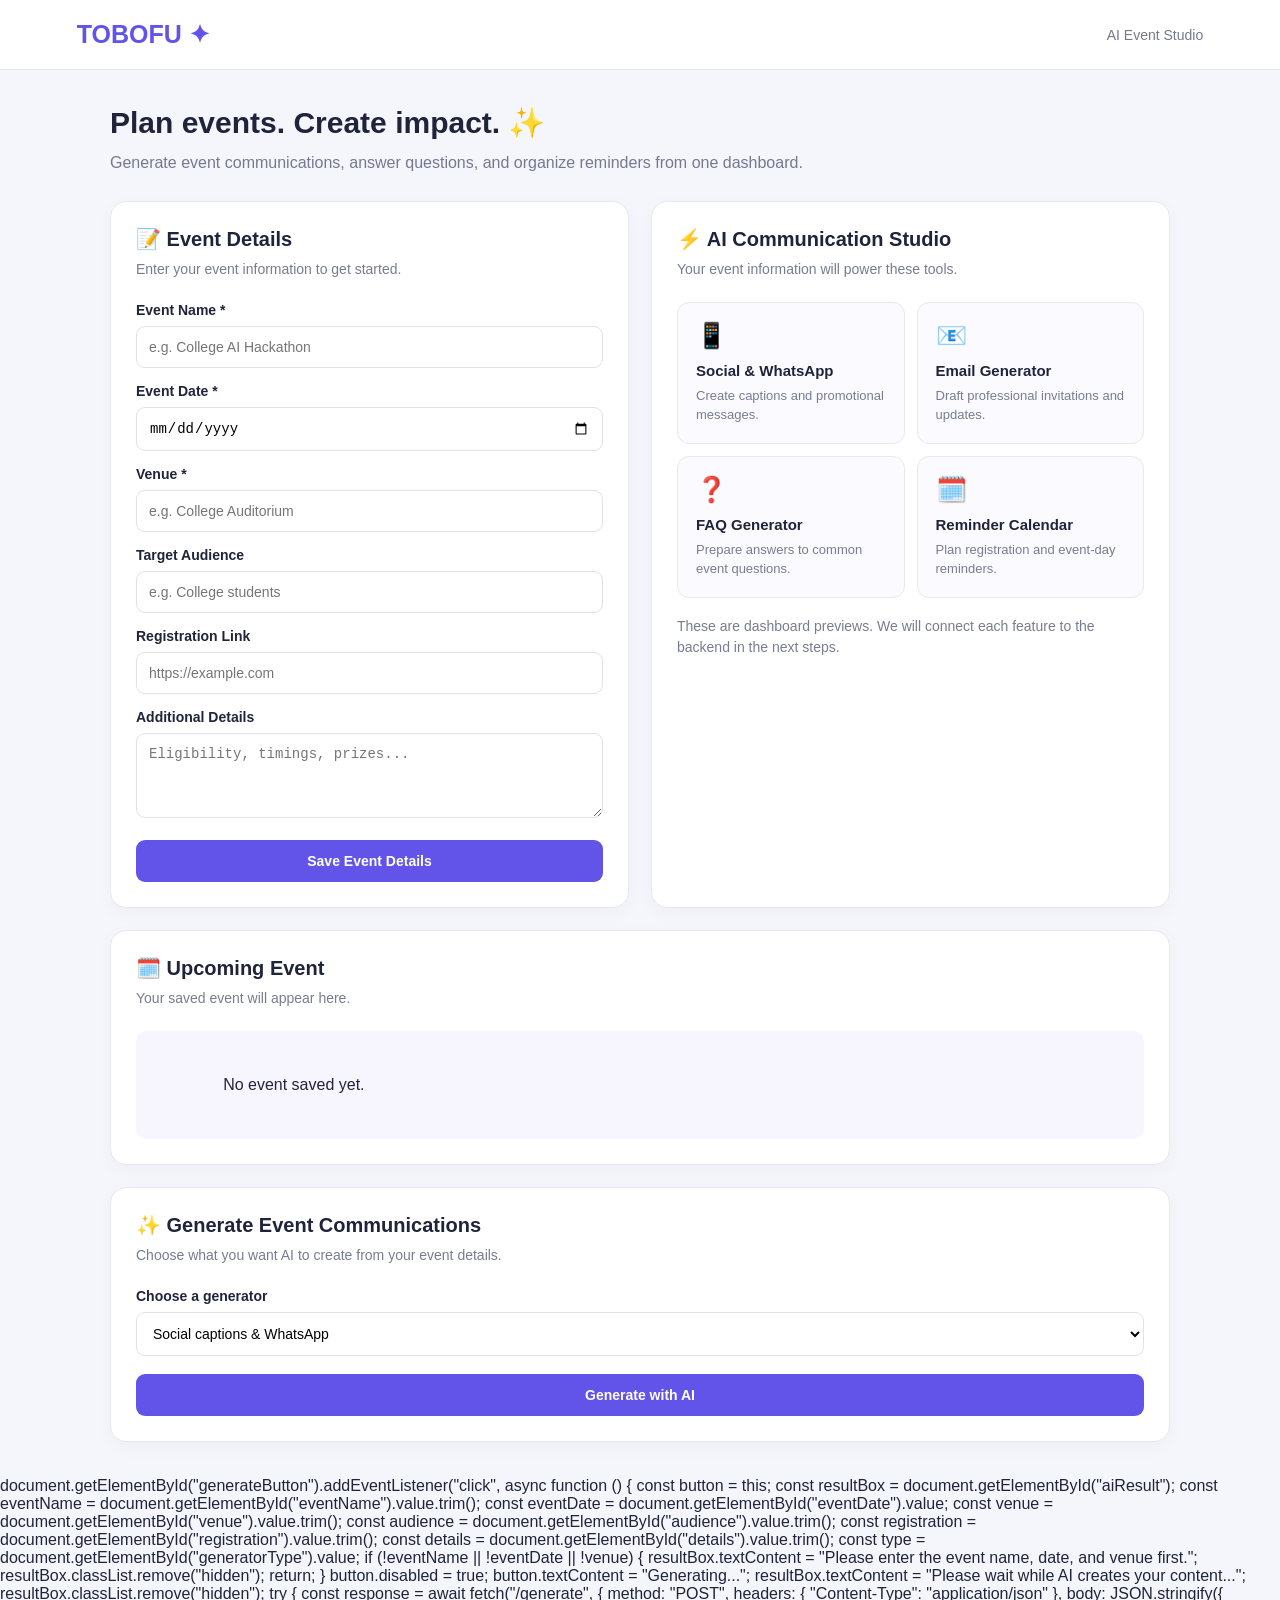
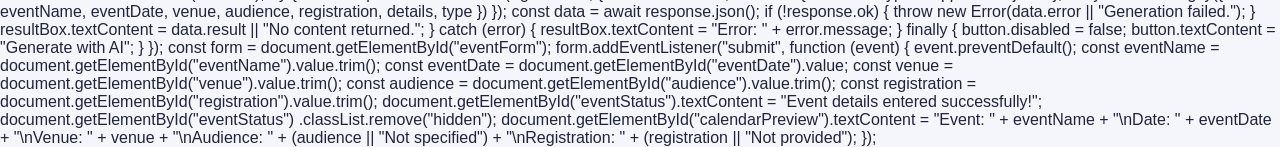
==== templates/index.html @ 3446a2b4 "Initial TOBOFU project setup" ====
<!DOCTYPE html>
<html lang="en">
<head>
    <meta charset="UTF-8">
    <meta name="viewport" content="width=device-width, initial-scale=1.0">
    <title>TOBOFU | Event AI Studio</title>

    <style>
        * {
            box-sizing: border-box;
            margin: 0;
            padding: 0;
        }

        body {
            font-family: Arial, sans-serif;
            background: #f4f6fb;
            color: #20243a;
        }

        header {
            background: #ffffff;
            padding: 20px 6%;
            display: flex;
            justify-content: space-between;
            align-items: center;
            border-bottom: 1px solid #e5e7ef;
        }

        .logo {
            font-size: 25px;
            font-weight: bold;
            color: #6254e8;
        }

        header span {
            color: #747990;
            font-size: 14px;
        }

        main {
            max-width: 1100px;
            margin: 35px auto;
            padding: 0 20px;
        }

        .welcome {
            margin-bottom: 25px;
        }

        .welcome h1 {
            font-size: 30px;
            margin-bottom: 10px;
        }

        .welcome p {
            color: #747990;
            line-height: 1.6;
        }

        .layout {
            display: grid;
            grid-template-columns: 1fr 1fr;
            gap: 22px;
        }

        .card {
            background: white;
            padding: 25px;
            border-radius: 16px;
            border: 1px solid #e7e9f2;
            box-shadow: 0 5px 20px #20243a08;
        }

        .card h2 {
            font-size: 20px;
            margin-bottom: 8px;
        }

        .description {
            color: #777d91;
            font-size: 14px;
            margin-bottom: 22px;
            line-height: 1.5;
        }

        label {
            display: block;
            font-size: 14px;
            font-weight: bold;
            margin: 15px 0 8px;
        }

        input, textarea, select {
            width: 100%;
            padding: 12px;
            border: 1px solid #dfe2ed;
            border-radius: 9px;
            font-size: 14px;
            background: #fff;
        }

        textarea {
            min-height: 85px;
            resize: vertical;
        }

        button {
            border: none;
            background: #6254e8;
            color: white;
            padding: 13px 18px;
            border-radius: 9px;
            cursor: pointer;
            font-weight: bold;
            font-size: 14px;
            margin-top: 18px;
        }

        button:hover {
            background: #4e41cf;
        }

        .full {
            width: 100%;
        }

        .feature-grid {
            display: grid;
            grid-template-columns: 1fr 1fr;
            gap: 12px;
        }

        .feature {
            border: 1px solid #e7e9f2;
            padding: 18px;
            border-radius: 12px;
            background: #fafaff;
        }

        .feature .emoji {
            font-size: 25px;
            margin-bottom: 12px;
        }

        .feature h3 {
            font-size: 15px;
            margin-bottom: 7px;
        }

        .feature p {
            color: #777d91;
            font-size: 13px;
            line-height: 1.5;
        }

        .calendar {
            margin-top: 22px;
        }

        .result {
            margin-top: 20px;
            padding: 16px;
            background: #f7f6ff;
            border-radius: 10px;
            white-space: pre-wrap;
            overflow-wrap: anywhere;
            line-height: 1.6;
        }

        .hidden {
            display: none;
        }

        @media (max-width: 700px) {
            .layout {
                grid-template-columns: 1fr;
            }

            .welcome h1 {
                font-size: 25px;
            }

            header {
                padding: 18px 5%;
            }
        }
    </style>
</head>

<body>
    <header>
        <div class="logo">TOBOFU ✦</div>
        <span>AI Event Studio</span>
    </header>

    <main>
        <section class="welcome">
            <h1>Plan events. Create impact. ✨</h1>
            <p>
                Generate event communications, answer questions,
                and organize reminders from one dashboard.
            </p>
        </section>

        <div class="layout">
            <section class="card">
                <h2>📝 Event Details</h2>
                <p class="description">
                    Enter your event information to get started.
                </p>

                <form id="eventForm">
                    <label for="eventName">Event Name *</label>
                    <input id="eventName" required
                           placeholder="e.g. College AI Hackathon">

                    <label for="eventDate">Event Date *</label>
                    <input id="eventDate" type="date" required>

                    <label for="venue">Venue *</label>
                    <input id="venue" required
                           placeholder="e.g. College Auditorium">

                    <label for="audience">Target Audience</label>
                    <input id="audience"
                           placeholder="e.g. College students">

                    <label for="registration">Registration Link</label>
                    <input id="registration" type="url"
                           placeholder="https://example.com">

                    <label for="details">Additional Details</label>
                    <textarea id="details"
                        placeholder="Eligibility, timings, prizes..."></textarea>

                    <button class="full" type="submit">
                        Save Event Details
                    </button>
                </form>

                <div id="eventStatus" class="result hidden"></div>
            </section>

            <section class="card">
                <h2>⚡ AI Communication Studio</h2>
                <p class="description">
                    Your event information will power these tools.
                </p>

                <div class="feature-grid">
                    <div class="feature">
                        <div class="emoji">📱</div>
                        <h3>Social & WhatsApp</h3>
                        <p>Create captions and promotional messages.</p>
                    </div>

                    <div class="feature">
                        <div class="emoji">📧</div>
                        <h3>Email Generator</h3>
                        <p>Draft professional invitations and updates.</p>
                    </div>

                    <div class="feature">
                        <div class="emoji">❓</div>
                        <h3>FAQ Generator</h3>
                        <p>Prepare answers to common event questions.</p>
                    </div>

                    <div class="feature">
                        <div class="emoji">🗓️</div>
                        <h3>Reminder Calendar</h3>
                        <p>Plan registration and event-day reminders.</p>
                    </div>
                </div>

                <p class="description" style="margin-top:18px; margin-bottom:0;">
                    These are dashboard previews. We will connect each
                    feature to the backend in the next steps.
                </p>
            </section>
        </div>

        <section class="card calendar">
            <h2>🗓️ Upcoming Event</h2>
            <p class="description">
                Your saved event will appear here.
            </p>
            <div id="calendarPreview" class="result">
                No event saved yet.
            </div>
        </section>
        <section class="card calendar">
    <h2>✨ Generate Event Communications</h2>
    <p class="description">
        Choose what you want AI to create from your event details.
    </p>

    <label for="generatorType">Choose a generator</label>
    <select id="generatorType">
        <option value="captions">Social captions & WhatsApp</option>
        <option value="email">Professional email</option>
        <option value="faq">Frequently asked questions (FAQ)</option>
    </select>

    <button class="full" id="generateButton" type="button">
        Generate with AI
    </button>

    <div id="aiResult" class="result hidden"></div>
</section>
    </main>
document.getElementById("generateButton").addEventListener("click", async function () {
    const button = this;
    const resultBox = document.getElementById("aiResult");

    const eventName = document.getElementById("eventName").value.trim();
    const eventDate = document.getElementById("eventDate").value;
    const venue = document.getElementById("venue").value.trim();
    const audience = document.getElementById("audience").value.trim();
    const registration = document.getElementById("registration").value.trim();
    const details = document.getElementById("details").value.trim();
    const type = document.getElementById("generatorType").value;

    if (!eventName || !eventDate || !venue) {
        resultBox.textContent = "Please enter the event name, date, and venue first.";
        resultBox.classList.remove("hidden");
        return;
    }

    button.disabled = true;
    button.textContent = "Generating...";
    resultBox.textContent = "Please wait while AI creates your content...";
    resultBox.classList.remove("hidden");

    try {
        const response = await fetch("/generate", {
            method: "POST",
            headers: {
                "Content-Type": "application/json"
            },
            body: JSON.stringify({
                eventName,
                eventDate,
                venue,
                audience,
                registration,
                details,
                type
            })
        });

        const data = await response.json();

        if (!response.ok) {
            throw new Error(data.error || "Generation failed.");
        }

        resultBox.textContent = data.result || "No content returned.";
    } catch (error) {
        resultBox.textContent = "Error: " + error.message;
    } finally {
        button.disabled = false;
        button.textContent = "Generate with AI";
    }
});
    
        const form = document.getElementById("eventForm");

        form.addEventListener("submit", function (event) {
            event.preventDefault();

            const eventName =
                document.getElementById("eventName").value.trim();
            const eventDate =
                document.getElementById("eventDate").value;
            const venue =
                document.getElementById("venue").value.trim();
            const audience =
                document.getElementById("audience").value.trim();
            const registration =
                document.getElementById("registration").value.trim();

            document.getElementById("eventStatus").textContent =
                "Event details entered successfully!";

            document.getElementById("eventStatus")
                .classList.remove("hidden");

            document.getElementById("calendarPreview").textContent =
                "Event: " + eventName +
                "\nDate: " + eventDate +
                "\nVenue: " + venue +
                "\nAudience: " + (audience || "Not specified") +
                "\nRegistration: " + (registration || "Not provided");
        });
    </script>
</body>
</html>
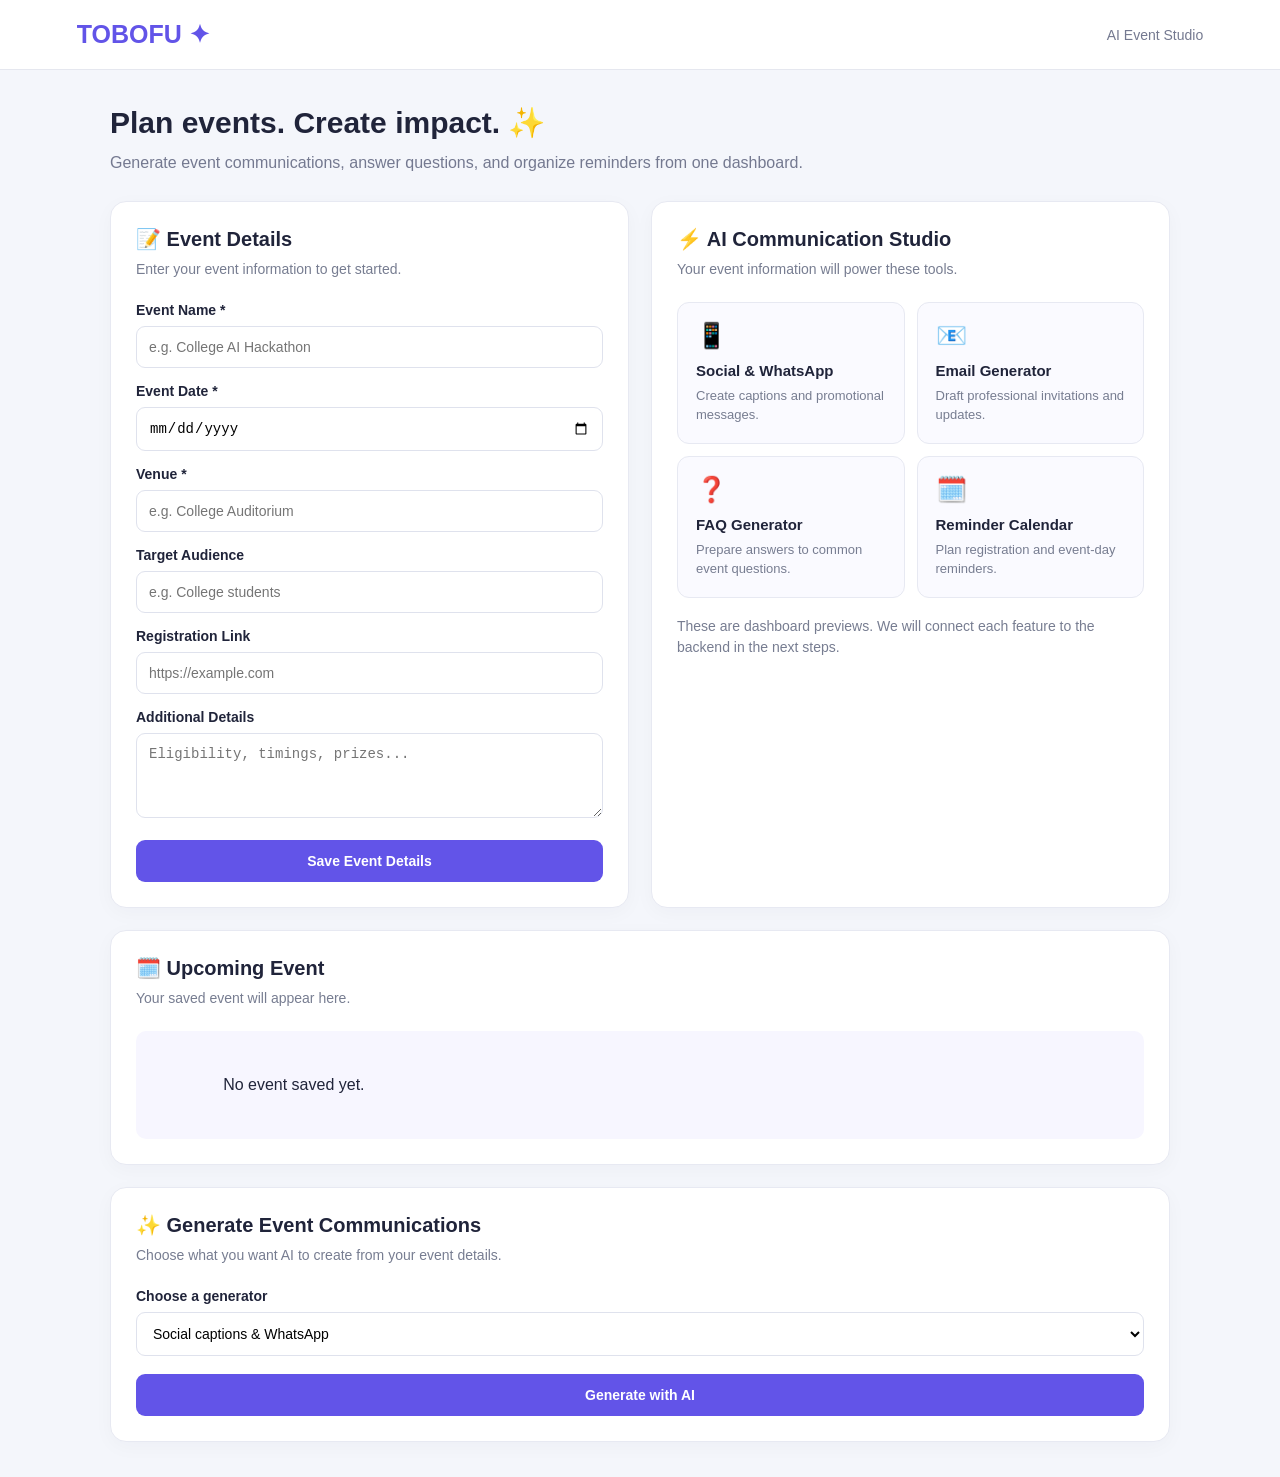
==== commit f2922c59: "Improve AI email generator" ====
--- a/templates/index.html
+++ b/templates/index.html
@@ -309,7 +309,9 @@
 
     <div id="aiResult" class="result hidden"></div>
 </section>
-    </main>
+   </main>
+
+<script>
 document.getElementById("generateButton").addEventListener("click", async function () {
     const button = this;
     const resultBox = document.getElementById("aiResult");
@@ -364,36 +366,28 @@
         button.textContent = "Generate with AI";
     }
 });
-    
-        const form = document.getElementById("eventForm");
-
-        form.addEventListener("submit", function (event) {
-            event.preventDefault();
-
-            const eventName =
-                document.getElementById("eventName").value.trim();
-            const eventDate =
-                document.getElementById("eventDate").value;
-            const venue =
-                document.getElementById("venue").value.trim();
-            const audience =
-                document.getElementById("audience").value.trim();
-            const registration =
-                document.getElementById("registration").value.trim();
-
-            document.getElementById("eventStatus").textContent =
-                "Event details entered successfully!";
-
-            document.getElementById("eventStatus")
-                .classList.remove("hidden");
-
-            document.getElementById("calendarPreview").textContent =
-                "Event: " + eventName +
-                "\nDate: " + eventDate +
-                "\nVenue: " + venue +
-                "\nAudience: " + (audience || "Not specified") +
-                "\nRegistration: " + (registration || "Not provided");
-        });
-    </script>
+
+document.getElementById("eventForm").addEventListener("submit", function (event) {
+    event.preventDefault();
+
+    const eventName = document.getElementById("eventName").value.trim();
+    const eventDate = document.getElementById("eventDate").value;
+    const venue = document.getElementById("venue").value.trim();
+    const audience = document.getElementById("audience").value.trim();
+    const registration = document.getElementById("registration").value.trim();
+
+    document.getElementById("eventStatus").textContent =
+        "Event details entered successfully!";
+    document.getElementById("eventStatus").classList.remove("hidden");
+
+    document.getElementById("calendarPreview").textContent =
+        "Event: " + eventName +
+        "\nDate: " + eventDate +
+        "\nVenue: " + venue +
+        "\nAudience: " + (audience || "Not specified") +
+        "\nRegistration: " + (registration || "Not provided");
+});
+</script>
+
 </body>
 </html>
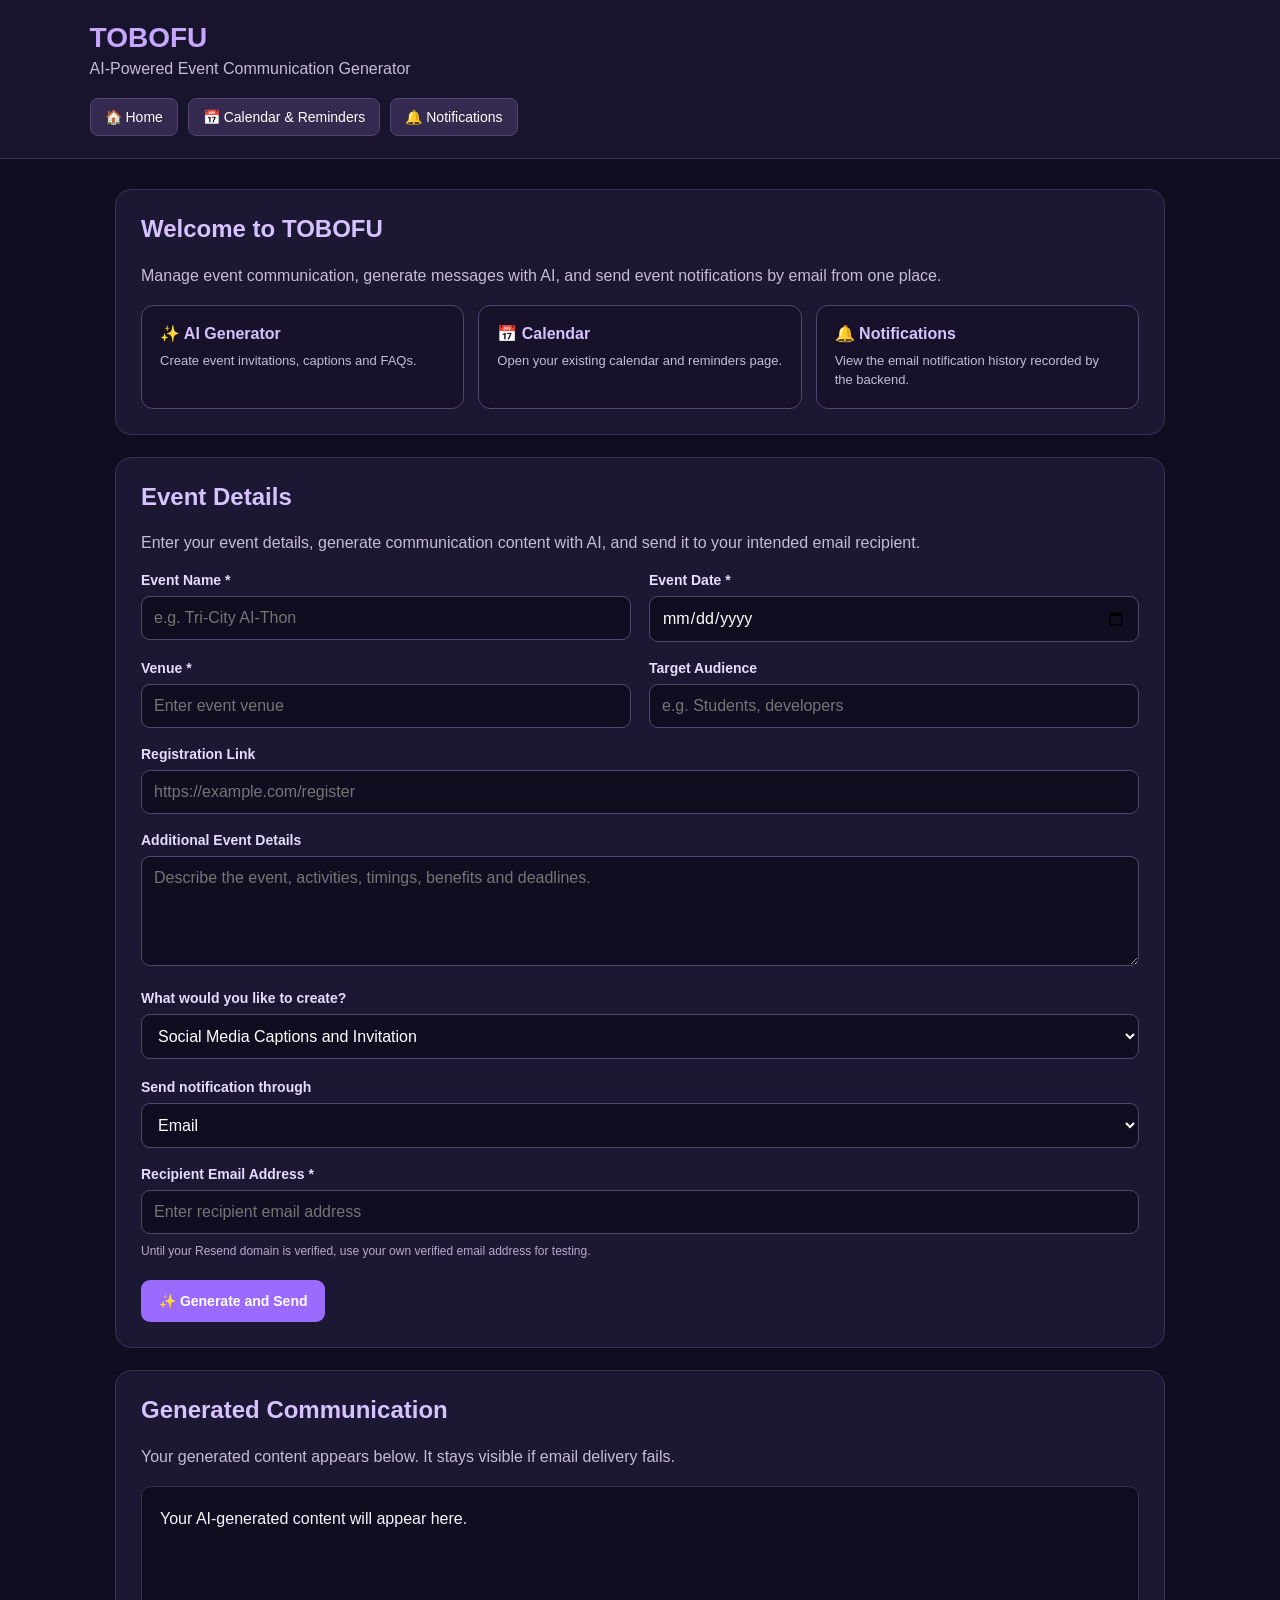
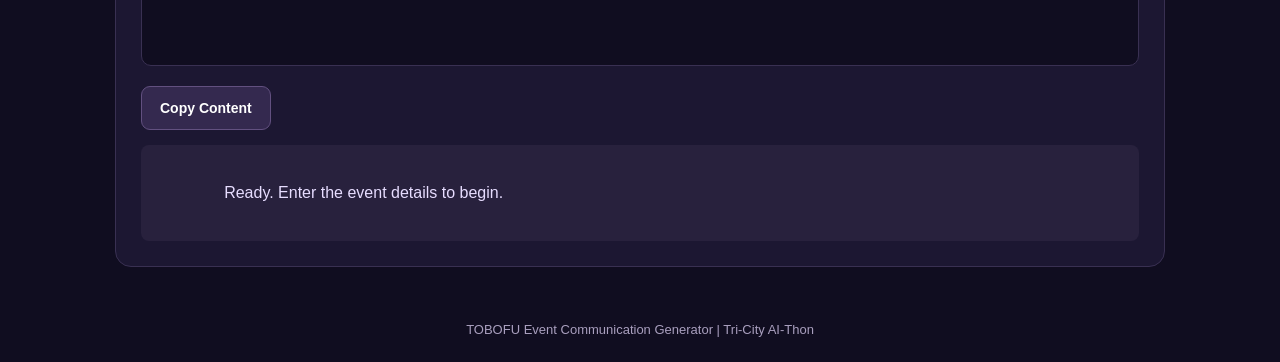
==== commit 96632517: "Update TOBOFU generator, calendar and notifications" ====
--- a/templates/index.html
+++ b/templates/index.html
@@ -1,393 +1,571 @@
+
 <!DOCTYPE html>
 <html lang="en">
 <head>
     <meta charset="UTF-8">
     <meta name="viewport" content="width=device-width, initial-scale=1.0">
-    <title>TOBOFU | Event AI Studio</title>
+    <title>TOBOFU | Event Communication Generator</title>
 
     <style>
-        * {
-            box-sizing: border-box;
+        * { box-sizing: border-box; }
+
+        body {
             margin: 0;
-            padding: 0;
-        }
-
-        body {
             font-family: Arial, sans-serif;
-            background: #f4f6fb;
-            color: #20243a;
+            background: #100d20;
+            color: #f7f4ff;
+            min-height: 100vh;
         }
 
         header {
-            background: #ffffff;
-            padding: 20px 6%;
+            padding: 22px 7%;
+            background: #19142e;
+            border-bottom: 1px solid #383052;
+        }
+
+        .header-top {
             display: flex;
+            align-items: center;
             justify-content: space-between;
-            align-items: center;
-            border-bottom: 1px solid #e5e7ef;
-        }
-
-        .logo {
-            font-size: 25px;
-            font-weight: bold;
-            color: #6254e8;
-        }
-
-        header span {
-            color: #747990;
+            flex-wrap: wrap;
+            gap: 15px;
+        }
+
+        header h1 {
+            margin: 0;
+            color: #c7a8ff;
+            font-size: 28px;
+        }
+
+        header p {
+            margin: 6px 0 0;
+            color: #c4bdd8;
+        }
+
+        nav {
+            display: flex;
+            gap: 10px;
+            flex-wrap: wrap;
+            margin-top: 20px;
+        }
+
+        nav a {
+            color: white;
+            text-decoration: none;
+            background: #34294f;
+            border: 1px solid #51466f;
+            padding: 10px 14px;
+            border-radius: 8px;
             font-size: 14px;
         }
 
+        nav a:hover {
+            background: #4a386e;
+        }
+
         main {
-            max-width: 1100px;
-            margin: 35px auto;
-            padding: 0 20px;
-        }
-
-        .welcome {
-            margin-bottom: 25px;
-        }
-
-        .welcome h1 {
-            font-size: 30px;
-            margin-bottom: 10px;
-        }
-
-        .welcome p {
-            color: #747990;
+            width: min(1050px, 92%);
+            margin: 30px auto;
+        }
+
+        .card {
+            background: #1c1732;
+            border: 1px solid #393052;
+            border-radius: 16px;
+            padding: 25px;
+            margin-bottom: 22px;
+        }
+
+        h2 {
+            margin-top: 0;
+            color: #d6c2ff;
+        }
+
+        .description {
+            color: #c4bdd8;
             line-height: 1.6;
         }
 
-        .layout {
+        .form-grid {
             display: grid;
-            grid-template-columns: 1fr 1fr;
-            gap: 22px;
-        }
-
-        .card {
-            background: white;
-            padding: 25px;
-            border-radius: 16px;
-            border: 1px solid #e7e9f2;
-            box-shadow: 0 5px 20px #20243a08;
-        }
-
-        .card h2 {
-            font-size: 20px;
-            margin-bottom: 8px;
-        }
-
-        .description {
-            color: #777d91;
-            font-size: 14px;
-            margin-bottom: 22px;
-            line-height: 1.5;
+            grid-template-columns: repeat(2, minmax(0, 1fr));
+            gap: 18px;
+        }
+
+        .field {
+            display: flex;
+            flex-direction: column;
+            gap: 8px;
+        }
+
+        .full-width {
+            grid-column: 1 / -1;
         }
 
         label {
-            display: block;
             font-size: 14px;
             font-weight: bold;
-            margin: 15px 0 8px;
-        }
-
-        input, textarea, select {
+            color: #e5dcff;
+        }
+
+        input, select, textarea {
             width: 100%;
             padding: 12px;
-            border: 1px solid #dfe2ed;
+            border: 1px solid #51466f;
             border-radius: 9px;
-            font-size: 14px;
-            background: #fff;
+            background: #100d20;
+            color: #ffffff;
+            font: inherit;
+        }
+
+        input:focus, select:focus, textarea:focus {
+            outline: 2px solid #a879ff;
+            border-color: #a879ff;
         }
 
         textarea {
-            min-height: 85px;
+            min-height: 110px;
             resize: vertical;
         }
 
+        .hint {
+            color: #b7accd;
+            font-size: 12px;
+            line-height: 1.5;
+        }
+
         button {
-            border: none;
-            background: #6254e8;
-            color: white;
+            border: 0;
+            border-radius: 9px;
             padding: 13px 18px;
-            border-radius: 9px;
-            cursor: pointer;
             font-weight: bold;
             font-size: 14px;
-            margin-top: 18px;
-        }
-
-        button:hover {
-            background: #4e41cf;
-        }
-
-        .full {
-            width: 100%;
-        }
-
-        .feature-grid {
-            display: grid;
-            grid-template-columns: 1fr 1fr;
-            gap: 12px;
-        }
-
-        .feature {
-            border: 1px solid #e7e9f2;
+            cursor: pointer;
+            transition: 0.2s;
+        }
+
+        button:hover { opacity: 0.9; }
+
+        button:disabled {
+            opacity: 0.6;
+            cursor: wait;
+        }
+
+        .primary {
+            background: #9b6bff;
+            color: #ffffff;
+        }
+
+        .secondary {
+            background: #34294f;
+            border: 1px solid #625080;
+            color: #ffffff;
+        }
+
+        .button-row {
+            display: flex;
+            flex-wrap: wrap;
+            gap: 10px;
+            margin-top: 20px;
+        }
+
+        #aiResult {
+            min-height: 180px;
             padding: 18px;
-            border-radius: 12px;
-            background: #fafaff;
-        }
-
-        .feature .emoji {
-            font-size: 25px;
-            margin-bottom: 12px;
-        }
-
-        .feature h3 {
-            font-size: 15px;
-            margin-bottom: 7px;
-        }
-
-        .feature p {
-            color: #777d91;
-            font-size: 13px;
-            line-height: 1.5;
-        }
-
-        .calendar {
-            margin-top: 22px;
-        }
-
-        .result {
-            margin-top: 20px;
-            padding: 16px;
-            background: #f7f6ff;
+            background: #100d20;
+            border: 1px solid #393052;
             border-radius: 10px;
             white-space: pre-wrap;
             overflow-wrap: anywhere;
-            line-height: 1.6;
-        }
-
-        .hidden {
-            display: none;
-        }
-
-        @media (max-width: 700px) {
-            .layout {
+            line-height: 1.7;
+        }
+
+        #statusMessage {
+            margin-top: 15px;
+            padding: 12px;
+            border-radius: 8px;
+            background: #28213d;
+            color: #e7ddff;
+            line-height: 1.5;
+            white-space: pre-wrap;
+        }
+
+        .hidden { display: none !important; }
+
+        .feature-grid {
+            display: grid;
+            grid-template-columns: repeat(3, minmax(0, 1fr));
+            gap: 14px;
+        }
+
+        .feature-link {
+            display: block;
+            padding: 18px;
+            border-radius: 12px;
+            border: 1px solid #51466f;
+            background: #171229;
+            text-decoration: none;
+            color: #f7f4ff;
+        }
+
+        .feature-link strong {
+            display: block;
+            color: #d6c2ff;
+            margin-bottom: 8px;
+        }
+
+        .feature-link span {
+            color: #c4bdd8;
+            font-size: 13px;
+            line-height: 1.5;
+        }
+
+        footer {
+            text-align: center;
+            padding: 25px;
+            color: #a99fbe;
+            font-size: 13px;
+        }
+
+        @media (max-width: 650px) {
+            .form-grid, .feature-grid {
                 grid-template-columns: 1fr;
             }
 
-            .welcome h1 {
-                font-size: 25px;
-            }
-
-            header {
-                padding: 18px 5%;
-            }
+            .full-width { grid-column: auto; }
+
+            .card { padding: 18px; }
+
+            header h1 { font-size: 23px; }
         }
     </style>
 </head>
 
 <body>
     <header>
-        <div class="logo">TOBOFU ✦</div>
-        <span>AI Event Studio</span>
+        <div class="header-top">
+            <div>
+                <h1>TOBOFU</h1>
+                <p>AI-Powered Event Communication Generator</p>
+            </div>
+        </div>
+
+        <nav aria-label="Main navigation">
+            <a href="/">🏠 Home</a>
+            <a href="/calendar">📅 Calendar &amp; Reminders</a>
+            <a href="/notifications">🔔 Notifications</a>
+        </nav>
     </header>
 
     <main>
-        <section class="welcome">
-            <h1>Plan events. Create impact. ✨</h1>
-            <p>
-                Generate event communications, answer questions,
-                and organize reminders from one dashboard.
+        <section class="card">
+            <h2>Welcome to TOBOFU</h2>
+            <p class="description">
+                Manage event communication, generate messages with AI,
+                and send event notifications by email from one place.
             </p>
+
+            <div class="feature-grid">
+                <a class="feature-link" href="#eventForm">
+                    <strong>✨ AI Generator</strong>
+                    <span>Create event invitations, captions and FAQs.</span>
+                </a>
+
+                <a class="feature-link" href="/calendar">
+                    <strong>📅 Calendar</strong>
+                    <span>Open your existing calendar and reminders page.</span>
+                </a>
+
+                <a class="feature-link" href="/notifications">
+                    <strong>🔔 Notifications</strong>
+                    <span>View the email notification history recorded by the backend.</span>
+                </a>
+            </div>
         </section>
 
-        <div class="layout">
-            <section class="card">
-                <h2>📝 Event Details</h2>
-                <p class="description">
-                    Enter your event information to get started.
-                </p>
-
-                <form id="eventForm">
-                    <label for="eventName">Event Name *</label>
-                    <input id="eventName" required
-                           placeholder="e.g. College AI Hackathon">
-
-                    <label for="eventDate">Event Date *</label>
-                    <input id="eventDate" type="date" required>
-
-                    <label for="venue">Venue *</label>
-                    <input id="venue" required
-                           placeholder="e.g. College Auditorium">
-
-                    <label for="audience">Target Audience</label>
-                    <input id="audience"
-                           placeholder="e.g. College students">
-
-                    <label for="registration">Registration Link</label>
-                    <input id="registration" type="url"
-                           placeholder="https://example.com">
-
-                    <label for="details">Additional Details</label>
-                    <textarea id="details"
-                        placeholder="Eligibility, timings, prizes..."></textarea>
-
-                    <button class="full" type="submit">
-                        Save Event Details
-                    </button>
-                </form>
-
-                <div id="eventStatus" class="result hidden"></div>
-            </section>
-
-            <section class="card">
-                <h2>⚡ AI Communication Studio</h2>
-                <p class="description">
-                    Your event information will power these tools.
-                </p>
-
-                <div class="feature-grid">
-                    <div class="feature">
-                        <div class="emoji">📱</div>
-                        <h3>Social & WhatsApp</h3>
-                        <p>Create captions and promotional messages.</p>
+        <section class="card" id="eventFormSection">
+            <h2>Event Details</h2>
+            <p class="description">
+                Enter your event details, generate communication content with AI,
+                and send it to your intended email recipient.
+            </p>
+
+            <form id="eventForm">
+                <div class="form-grid">
+                    <div class="field">
+                        <label for="eventName">Event Name *</label>
+                        <input type="text" id="eventName"
+                               placeholder="e.g. Tri-City AI-Thon" required>
                     </div>
 
-                    <div class="feature">
-                        <div class="emoji">📧</div>
-                        <h3>Email Generator</h3>
-                        <p>Draft professional invitations and updates.</p>
+                    <div class="field">
+                        <label for="eventDate">Event Date *</label>
+                        <input type="date" id="eventDate" required>
                     </div>
 
-                    <div class="feature">
-                        <div class="emoji">❓</div>
-                        <h3>FAQ Generator</h3>
-                        <p>Prepare answers to common event questions.</p>
+                    <div class="field">
+                        <label for="venue">Venue *</label>
+                        <input type="text" id="venue"
+                               placeholder="Enter event venue" required>
                     </div>
 
-                    <div class="feature">
-                        <div class="emoji">🗓️</div>
-                        <h3>Reminder Calendar</h3>
-                        <p>Plan registration and event-day reminders.</p>
+                    <div class="field">
+                        <label for="audience">Target Audience</label>
+                        <input type="text" id="audience"
+                               placeholder="e.g. Students, developers">
+                    </div>
+
+                    <div class="field full-width">
+                        <label for="registration">Registration Link</label>
+                        <input type="url" id="registration"
+                               placeholder="https://example.com/register">
+                    </div>
+
+                    <div class="field full-width">
+                        <label for="details">Additional Event Details</label>
+                        <textarea id="details"
+                            placeholder="Describe the event, activities, timings, benefits and deadlines."></textarea>
                     </div>
                 </div>
 
-                <p class="description" style="margin-top:18px; margin-bottom:0;">
-                    These are dashboard previews. We will connect each
-                    feature to the backend in the next steps.
-                </p>
-            </section>
-        </div>
-
-        <section class="card calendar">
-            <h2>🗓️ Upcoming Event</h2>
+                <div class="field" style="margin-top: 24px;">
+                    <label for="generatorType">What would you like to create?</label>
+                    <select id="generatorType">
+                        <option value="captions">Social Media Captions and Invitation</option>
+                        <option value="whatsapp">WhatsApp Announcement</option>
+                        <option value="email">Professional Invitation Email</option>
+                        <option value="faq">Frequently Asked Questions (FAQ)</option>
+                    </select>
+                </div>
+
+                <div class="field" style="margin-top: 20px;">
+                    <label for="deliveryChannel">Send notification through</label>
+                    <select id="deliveryChannel">
+                        <option value="email">Email</option>
+                        <option value="whatsapp">WhatsApp (API setup required)</option>
+                    </select>
+                </div>
+
+                <div id="emailRecipientGroup" class="field" style="margin-top: 18px;">
+                    <label for="recipientEmail">Recipient Email Address *</label>
+                    <input type="email" id="recipientEmail"
+                           placeholder="Enter recipient email address">
+                    <span class="hint">
+                        Until your Resend domain is verified, use your own
+                        verified email address for testing.
+                    </span>
+                </div>
+
+                <div id="whatsappRecipientGroup"
+                     class="field hidden" style="margin-top: 18px;">
+                    <label for="recipientPhone">Recipient WhatsApp Number *</label>
+                    <input type="tel" id="recipientPhone"
+                           placeholder="e.g. +919876543210">
+                    <span class="hint">
+                        WhatsApp sending still requires official WhatsApp Business
+                        Cloud API credentials and recipient consent.
+                    </span>
+                </div>
+
+                <div class="button-row">
+                    <button type="submit" class="primary" id="generateButton">
+                        ✨ Generate and Send
+                    </button>
+                </div>
+            </form>
+        </section>
+
+        <section class="card">
+            <h2>Generated Communication</h2>
             <p class="description">
-                Your saved event will appear here.
+                Your generated content appears below. It stays visible if
+                email delivery fails.
             </p>
-            <div id="calendarPreview" class="result">
-                No event saved yet.
+
+            <div id="aiResult">Your AI-generated content will appear here.</div>
+
+            <div class="button-row">
+                <button type="button" class="secondary" id="copyButton">
+                    Copy Content
+                </button>
+            </div>
+
+            <div id="statusMessage" role="status" aria-live="polite">
+                Ready. Enter the event details to begin.
             </div>
         </section>
-        <section class="card calendar">
-    <h2>✨ Generate Event Communications</h2>
-    <p class="description">
-        Choose what you want AI to create from your event details.
-    </p>
-
-    <label for="generatorType">Choose a generator</label>
-    <select id="generatorType">
-        <option value="captions">Social captions & WhatsApp</option>
-        <option value="email">Professional email</option>
-        <option value="faq">Frequently asked questions (FAQ)</option>
-    </select>
-
-    <button class="full" id="generateButton" type="button">
-        Generate with AI
-    </button>
-
-    <div id="aiResult" class="result hidden"></div>
-</section>
-   </main>
-
-<script>
-document.getElementById("generateButton").addEventListener("click", async function () {
-    const button = this;
-    const resultBox = document.getElementById("aiResult");
-
-    const eventName = document.getElementById("eventName").value.trim();
-    const eventDate = document.getElementById("eventDate").value;
-    const venue = document.getElementById("venue").value.trim();
-    const audience = document.getElementById("audience").value.trim();
-    const registration = document.getElementById("registration").value.trim();
-    const details = document.getElementById("details").value.trim();
-    const type = document.getElementById("generatorType").value;
-
-    if (!eventName || !eventDate || !venue) {
-        resultBox.textContent = "Please enter the event name, date, and venue first.";
-        resultBox.classList.remove("hidden");
-        return;
-    }
-
-    button.disabled = true;
-    button.textContent = "Generating...";
-    resultBox.textContent = "Please wait while AI creates your content...";
-    resultBox.classList.remove("hidden");
-
-    try {
-        const response = await fetch("/generate", {
-            method: "POST",
-            headers: {
-                "Content-Type": "application/json"
-            },
-            body: JSON.stringify({
-                eventName,
-                eventDate,
-                venue,
-                audience,
-                registration,
-                details,
-                type
-            })
+    </main>
+
+    <footer>
+        TOBOFU Event Communication Generator | Tri-City AI-Thon
+    </footer>
+
+    <script>
+        const eventForm = document.getElementById("eventForm");
+        const generateButton = document.getElementById("generateButton");
+        const copyButton = document.getElementById("copyButton");
+        const aiResult = document.getElementById("aiResult");
+        const statusMessage = document.getElementById("statusMessage");
+
+        const deliveryChannel = document.getElementById("deliveryChannel");
+        const emailRecipientGroup = document.getElementById("emailRecipientGroup");
+        const whatsappRecipientGroup = document.getElementById("whatsappRecipientGroup");
+        const recipientEmail = document.getElementById("recipientEmail");
+        const recipientPhone = document.getElementById("recipientPhone");
+
+        let generatedContent = "";
+
+        function updateDeliveryFields() {
+            const isEmail = deliveryChannel.value === "email";
+
+            emailRecipientGroup.classList.toggle("hidden", !isEmail);
+            whatsappRecipientGroup.classList.toggle("hidden", isEmail);
+
+            recipientEmail.required = isEmail;
+            recipientPhone.required = !isEmail;
+        }
+
+        deliveryChannel.addEventListener("change", updateDeliveryFields);
+        updateDeliveryFields();
+
+        function getEventDetails() {
+            return {
+                eventName: document.getElementById("eventName").value.trim(),
+                eventDate: document.getElementById("eventDate").value,
+                venue: document.getElementById("venue").value.trim(),
+                audience: document.getElementById("audience").value.trim(),
+                registration: document.getElementById("registration").value.trim(),
+                details: document.getElementById("details").value.trim()
+            };
+        }
+
+        async function readResponse(response) {
+            let data;
+
+            try {
+                data = await response.json();
+            } catch {
+                throw new Error("The server returned an invalid response.");
+            }
+
+            if (!response.ok) {
+                throw new Error(data.error || data.message || "The request failed.");
+            }
+
+            return data;
+        }
+
+        eventForm.addEventListener("submit", async function (event) {
+            event.preventDefault();
+
+            const eventDetails = getEventDetails();
+            const channel = deliveryChannel.value;
+            let type = document.getElementById("generatorType").value;
+
+            if (!eventDetails.eventName ||
+                !eventDetails.eventDate ||
+                !eventDetails.venue) {
+                statusMessage.textContent =
+                    "Please fill in the event name, date and venue.";
+                return;
+            }
+
+            if (channel === "email" && !recipientEmail.value.trim()) {
+                statusMessage.textContent =
+                    "Please enter the recipient email address.";
+                recipientEmail.focus();
+                return;
+            }
+
+            if (channel === "whatsapp") {
+                statusMessage.textContent =
+                    "WhatsApp sending is not connected yet. Your phone number has not been sent. " +
+                    "We need to configure the official WhatsApp Business Cloud API first.";
+                return;
+            }
+
+            // The current backend accepts captions, whatsapp, email and faq.
+            if (type === "whatsapp") {
+                type = "captions";
+            }
+
+            generateButton.disabled = true;
+            copyButton.disabled = true;
+            generateButton.textContent = "Generating and sending...";
+            aiResult.textContent = "Please wait while AI creates your content...";
+            statusMessage.textContent = "Step 1 of 2: Generating content with AI...";
+
+            try {
+                const generateResponse = await fetch("/generate", {
+                    method: "POST",
+                    headers: { "Content-Type": "application/json" },
+                    body: JSON.stringify({
+                        ...eventDetails,
+                        type: type
+                    })
+                });
+
+                const generatedData = await readResponse(generateResponse);
+
+                generatedContent =
+                    generatedData.result || generatedData.content || "";
+
+                if (!generatedContent.trim()) {
+                    throw new Error("AI did not return any content.");
+                }
+
+                aiResult.textContent = generatedContent;
+                copyButton.disabled = false;
+
+                statusMessage.textContent =
+                    "Content generated. Step 2 of 2: Sending email...";
+
+                const emailResponse = await fetch("/send-email", {
+                    method: "POST",
+                    headers: { "Content-Type": "application/json" },
+                    body: JSON.stringify({
+                        email: recipientEmail.value.trim(),
+                        subject: "TOBOFU Event Notification: " + eventDetails.eventName,
+                        content: generatedContent
+                    })
+                });
+
+                const emailData = await readResponse(emailResponse);
+
+                statusMessage.textContent =
+                    "Content generated successfully. " +
+                    (emailData.message ||
+                     "Email request submitted. Check your inbox and Resend dashboard.");
+            } catch (error) {
+                statusMessage.textContent =
+                    "Notice: " + error.message +
+                    "\n\nIf the content was generated, it remains visible above. " +
+                    "Check the Flask terminal for details.";
+            } finally {
+                generateButton.disabled = false;
+                copyButton.disabled = false;
+                generateButton.textContent = "✨ Generate and Send";
+            }
         });
 
-        const data = await response.json();
-
-        if (!response.ok) {
-            throw new Error(data.error || "Generation failed.");
-        }
-
-        resultBox.textContent = data.result || "No content returned.";
-    } catch (error) {
-        resultBox.textContent = "Error: " + error.message;
-    } finally {
-        button.disabled = false;
-        button.textContent = "Generate with AI";
-    }
-});
-
-document.getElementById("eventForm").addEventListener("submit", function (event) {
-    event.preventDefault();
-
-    const eventName = document.getElementById("eventName").value.trim();
-    const eventDate = document.getElementById("eventDate").value;
-    const venue = document.getElementById("venue").value.trim();
-    const audience = document.getElementById("audience").value.trim();
-    const registration = document.getElementById("registration").value.trim();
-
-    document.getElementById("eventStatus").textContent =
-        "Event details entered successfully!";
-    document.getElementById("eventStatus").classList.remove("hidden");
-
-    document.getElementById("calendarPreview").textContent =
-        "Event: " + eventName +
-        "\nDate: " + eventDate +
-        "\nVenue: " + venue +
-        "\nAudience: " + (audience || "Not specified") +
-        "\nRegistration: " + (registration || "Not provided");
-});
-</script>
-
+        copyButton.addEventListener("click", async function () {
+            const content = generatedContent.trim();
+
+            if (!content) {
+                statusMessage.textContent =
+                    "Generate some content before copying.";
+                return;
+            }
+
+            try {
+                await navigator.clipboard.writeText(content);
+                statusMessage.textContent =
+                    "Generated content copied to clipboard.";
+            } catch {
+                statusMessage.textContent =
+                    "Copy was blocked by the browser. Select the content and press Ctrl+C.";
+            }
+        });
+    </script>
 </body>
-</html>+</html>
